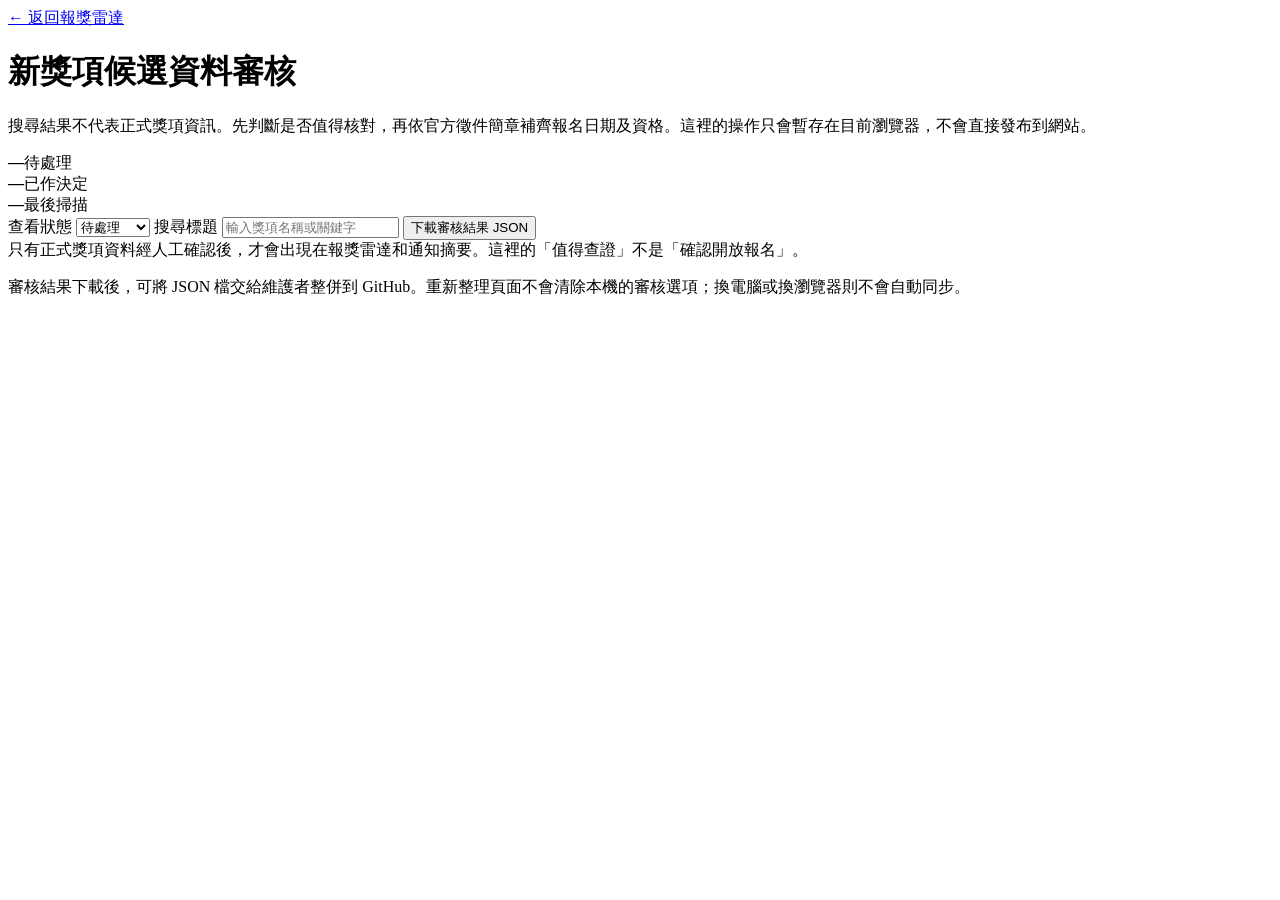
==== review.html @ 79967044 "新增候選獎項人工審核頁及本機審核結果匯出" ====
<!doctype html>
<html lang="zh-Hant">
<head>
<meta charset="UTF-8">
<meta name="viewport" content="width=device-width, initial-scale=1">
<meta name="robots" content="noindex, nofollow">
<title>候選獎項審核｜Podcast 報獎雷達</title>
<link rel="stylesheet" href="./review.css?v=1">
</head>
<body>
<main class="review">
  <header class="review-head">
    <a href="./">← 返回報獎雷達</a>
    <h1>新獎項候選資料審核</h1>
    <p>搜尋結果不代表正式獎項資訊。先判斷是否值得核對，再依官方徵件簡章補齊報名日期及資格。這裡的操作只會暫存在目前瀏覽器，不會直接發布到網站。</p>
  </header>
  <section class="review-status" aria-live="polite">
    <div><strong id="pendingCount">—</strong><span>待處理</span></div>
    <div><strong id="reviewedCount">—</strong><span>已作決定</span></div>
    <div><strong id="scanDate">—</strong><span>最後掃描</span></div>
  </section>
  <div class="review-tools">
    <label>查看狀態
      <select id="filter">
        <option value="pending">待處理</option>
        <option value="all">全部候選</option>
        <option value="reviewed">已作決定</option>
      </select>
    </label>
    <label>搜尋標題
      <input id="search" type="search" placeholder="輸入獎項名稱或關鍵字">
    </label>
    <button id="export" class="primary" type="button">下載審核結果 JSON</button>
  </div>
  <div class="note" id="reviewNotice">只有正式獎項資料經人工確認後，才會出現在報獎雷達和通知摘要。這裡的「值得查證」不是「確認開放報名」。</div>
  <section id="candidates" class="candidate-list" aria-live="polite"></section>
  <p class="end-note">審核結果下載後，可將 JSON 檔交給維護者整併到 GitHub。重新整理頁面不會清除本機的審核選項；換電腦或換瀏覽器則不會自動同步。</p>
</main>
<script src="./review.js?v=1" defer></script>
</body>
</html>
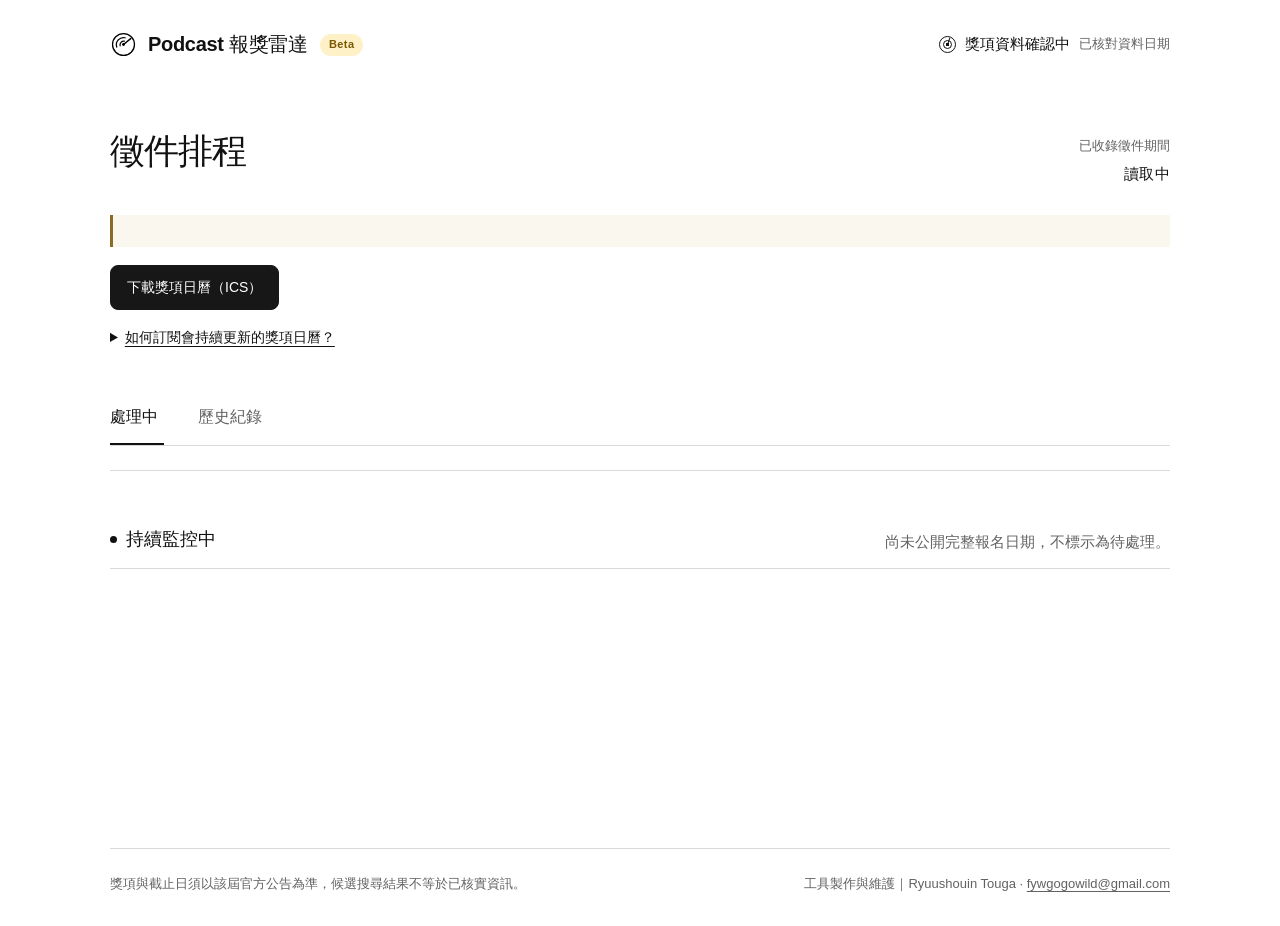
==== commit 4ebfe219: "報獎雷達移除人工審核文案並說明 AI 官方查證機制" ====
--- a/review.html
+++ b/review.html
@@ -1,41 +1,14 @@
 <!doctype html>
 <html lang="zh-Hant">
 <head>
-<meta charset="UTF-8">
-<meta name="viewport" content="width=device-width, initial-scale=1">
-<meta name="robots" content="noindex, nofollow">
-<title>候選獎項審核｜Podcast 報獎雷達</title>
-<link rel="stylesheet" href="./review.css?v=1">
+  <meta charset="UTF-8">
+  <meta name="viewport" content="width=device-width, initial-scale=1">
+  <meta name="robots" content="noindex, nofollow">
+  <meta http-equiv="refresh" content="0;url=./index.html">
+  <title>Podcast 報獎雷達｜返回首頁</title>
 </head>
 <body>
-<main class="review">
-  <header class="review-head">
-    <a href="./">← 返回報獎雷達</a>
-    <h1>新獎項候選資料審核</h1>
-    <p>搜尋結果不代表正式獎項資訊。先判斷是否值得核對，再依官方徵件簡章補齊報名日期及資格。這裡的操作只會暫存在目前瀏覽器，不會直接發布到網站。</p>
-  </header>
-  <section class="review-status" aria-live="polite">
-    <div><strong id="pendingCount">—</strong><span>待處理</span></div>
-    <div><strong id="reviewedCount">—</strong><span>已作決定</span></div>
-    <div><strong id="scanDate">—</strong><span>最後掃描</span></div>
-  </section>
-  <div class="review-tools">
-    <label>查看狀態
-      <select id="filter">
-        <option value="pending">待處理</option>
-        <option value="all">全部候選</option>
-        <option value="reviewed">已作決定</option>
-      </select>
-    </label>
-    <label>搜尋標題
-      <input id="search" type="search" placeholder="輸入獎項名稱或關鍵字">
-    </label>
-    <button id="export" class="primary" type="button">下載審核結果 JSON</button>
-  </div>
-  <div class="note" id="reviewNotice">只有正式獎項資料經人工確認後，才會出現在報獎雷達和通知摘要。這裡的「值得查證」不是「確認開放報名」。</div>
-  <section id="candidates" class="candidate-list" aria-live="polite"></section>
-  <p class="end-note">審核結果下載後，可將 JSON 檔交給維護者整併到 GitHub。重新整理頁面不會清除本機的審核選項；換電腦或換瀏覽器則不會自動同步。</p>
-</main>
-<script src="./review.js?v=1" defer></script>
+  <p>候選新聞改由 AI 查核官方公告，不再提供使用者人工審核頁面。</p>
+  <p><a href="./index.html">前往 Podcast 報獎雷達</a></p>
 </body>
 </html>
